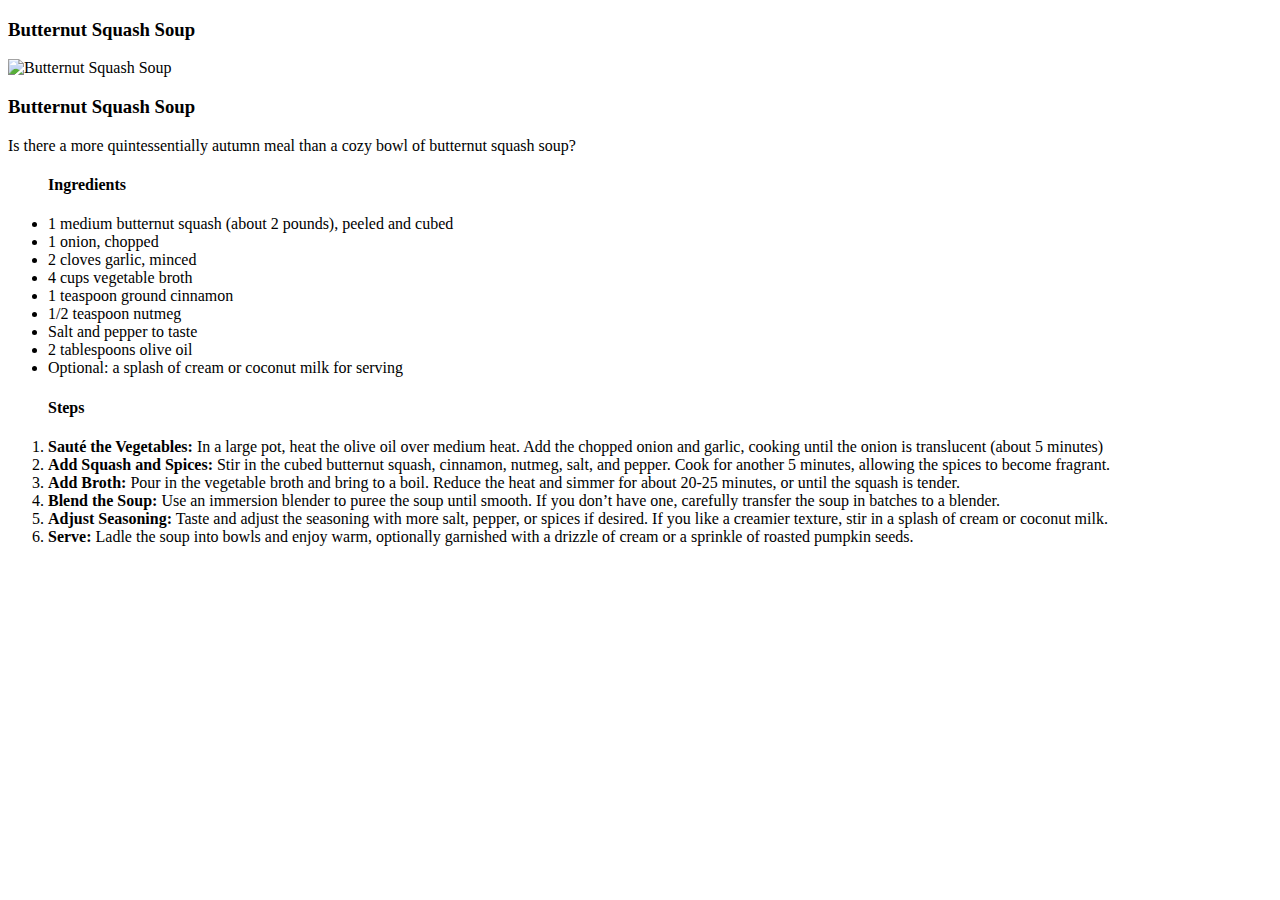
==== recipes/butternut.html @ 68280560 "Butternutsoup page basic layout" ====
<!DOCTYPE html>
<html lang="en">
<head>
    <meta charset="UTF-8">
    <meta name="viewport" content="width=device-width, initial-scale=1.0">
    <title>Butternut Squash Soup</title>
</head>
<body>
    <h3>Butternut Squash Soup</h3>
    <img src="../img/butternut-soup.jpg" alt="Butternut Squash Soup" height="600" width="500">
    <h3>Butternut Squash Soup</h3>
    <p>Is there a more quintessentially autumn meal than a cozy bowl of butternut squash soup?</p>
    <ul>
        <h4>Ingredients</h4>
        <li>1 medium butternut squash (about 2 pounds), peeled and cubed</li>
        <li>1 onion, chopped</li>
        <li>2 cloves garlic, minced</li>
        <li>4 cups vegetable broth</li>
        <li>1 teaspoon ground cinnamon</li>
        <li>1/2 teaspoon nutmeg</li>
        <li>Salt and pepper to taste</li>
        <li>2 tablespoons olive oil</li>
        <li>Optional: a splash of cream or coconut milk for serving</li>
    </ul>
    <ol>
        <h4>Steps</h4>
        <li><strong>Sauté the Vegetables:</strong> In a large pot, heat the olive oil over medium heat. Add the chopped onion and garlic,
             cooking until the onion is translucent (about 5 minutes)</li>
        <li>
            <strong>Add Squash and Spices:</strong> Stir in the cubed butternut squash, cinnamon, nutmeg, salt, and pepper. 
            Cook for another 5 minutes, allowing the spices to become fragrant.
        </li>
        <li>
            <strong>Add Broth:</strong> Pour in the vegetable broth and bring to a boil. 
            Reduce the heat and simmer for about 20-25 minutes, or until the squash is tender.
        </li>
        <li>
            <strong>Blend the Soup:</strong> Use an immersion blender to puree the soup until smooth.
             If you don’t have one, carefully transfer the soup in batches to a blender.
        </li>
        <li>
            <strong>Adjust Seasoning:</strong> Taste and adjust the seasoning with more salt,
            pepper, or spices if desired. If you like a creamier texture, stir in a splash of cream or coconut milk.
        </li>
        <li>
            <strong>Serve:</strong> Ladle the soup into bowls and enjoy warm, 
            optionally garnished with a drizzle of cream or a sprinkle of roasted pumpkin seeds.
        </li>
    </ol>
    
</body>
</html>
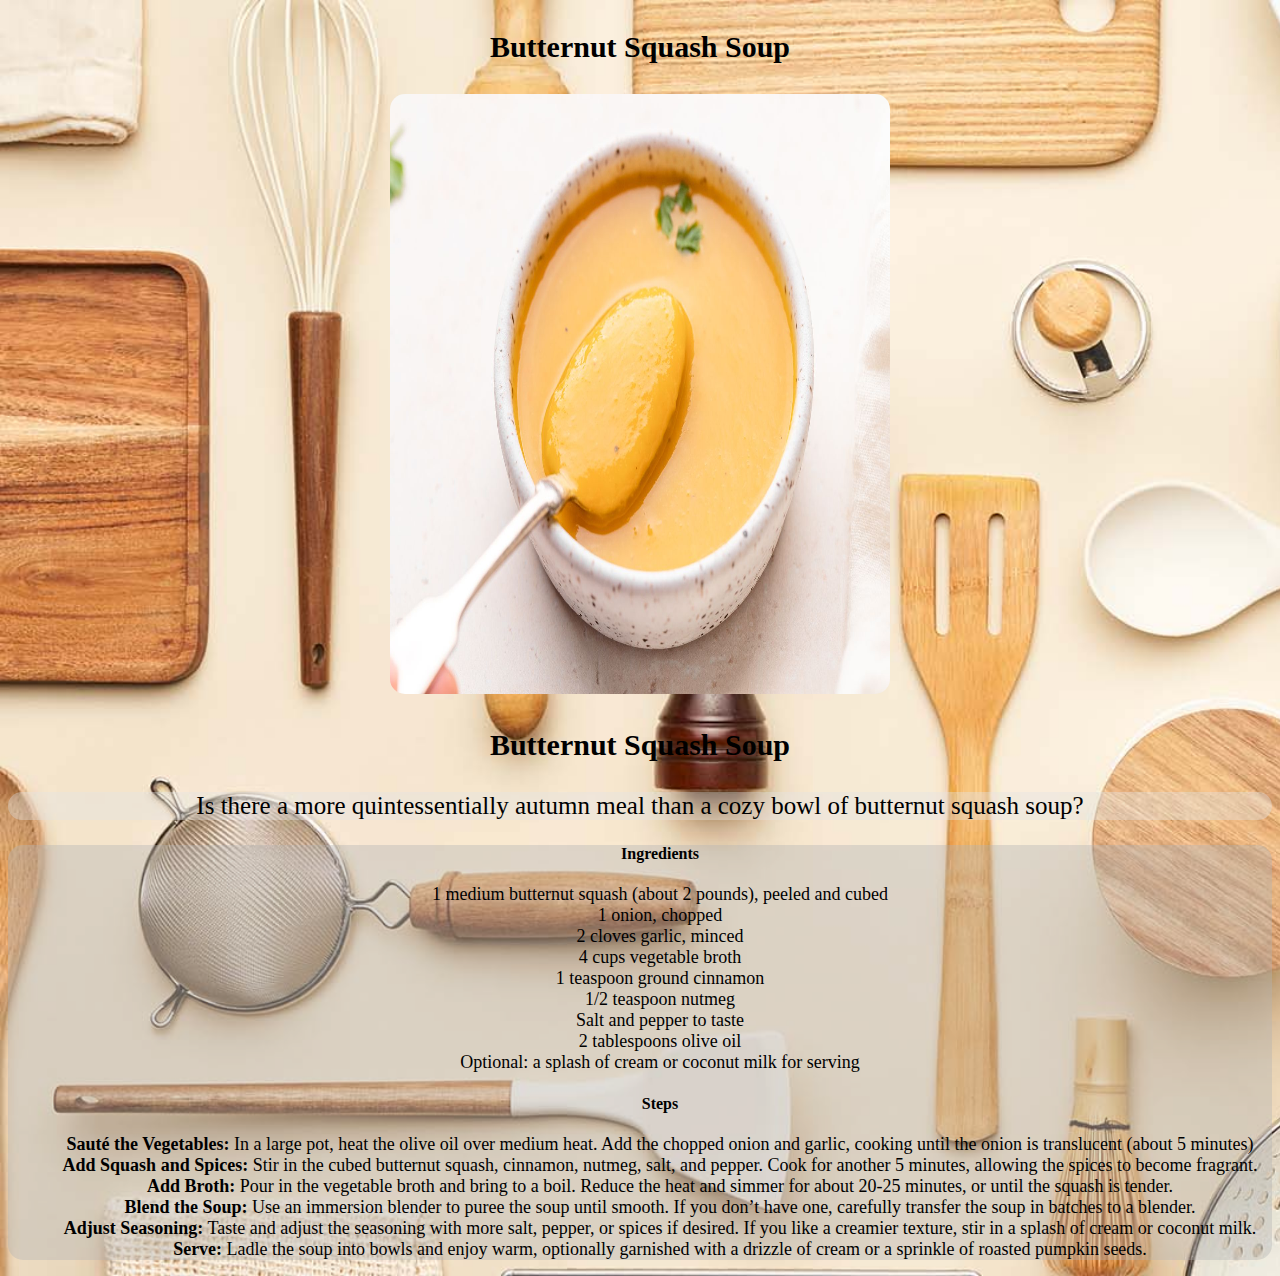
==== commit 34c040fb: "Added styles for each page" ====
--- a/recipes/butternut.html
+++ b/recipes/butternut.html
@@ -3,50 +3,52 @@
 <head>
     <meta charset="UTF-8">
     <meta name="viewport" content="width=device-width, initial-scale=1.0">
+    <link rel="stylesheet" href="../css/style.css">
     <title>Butternut Squash Soup</title>
 </head>
 <body>
     <h3>Butternut Squash Soup</h3>
     <img src="../img/butternut-soup.jpg" alt="Butternut Squash Soup" height="600" width="500">
     <h3>Butternut Squash Soup</h3>
-    <p>Is there a more quintessentially autumn meal than a cozy bowl of butternut squash soup?</p>
-    <ul>
-        <h4>Ingredients</h4>
-        <li>1 medium butternut squash (about 2 pounds), peeled and cubed</li>
-        <li>1 onion, chopped</li>
-        <li>2 cloves garlic, minced</li>
-        <li>4 cups vegetable broth</li>
-        <li>1 teaspoon ground cinnamon</li>
-        <li>1/2 teaspoon nutmeg</li>
-        <li>Salt and pepper to taste</li>
-        <li>2 tablespoons olive oil</li>
-        <li>Optional: a splash of cream or coconut milk for serving</li>
-    </ul>
-    <ol>
-        <h4>Steps</h4>
-        <li><strong>Sauté the Vegetables:</strong> In a large pot, heat the olive oil over medium heat. Add the chopped onion and garlic,
-             cooking until the onion is translucent (about 5 minutes)</li>
-        <li>
-            <strong>Add Squash and Spices:</strong> Stir in the cubed butternut squash, cinnamon, nutmeg, salt, and pepper. 
-            Cook for another 5 minutes, allowing the spices to become fragrant.
-        </li>
-        <li>
-            <strong>Add Broth:</strong> Pour in the vegetable broth and bring to a boil. 
-            Reduce the heat and simmer for about 20-25 minutes, or until the squash is tender.
-        </li>
-        <li>
-            <strong>Blend the Soup:</strong> Use an immersion blender to puree the soup until smooth.
-             If you don’t have one, carefully transfer the soup in batches to a blender.
-        </li>
-        <li>
-            <strong>Adjust Seasoning:</strong> Taste and adjust the seasoning with more salt,
-            pepper, or spices if desired. If you like a creamier texture, stir in a splash of cream or coconut milk.
-        </li>
-        <li>
-            <strong>Serve:</strong> Ladle the soup into bowls and enjoy warm, 
-            optionally garnished with a drizzle of cream or a sprinkle of roasted pumpkin seeds.
-        </li>
-    </ol>
-    
+    <p class="intro">Is there a more quintessentially autumn meal than a cozy bowl of butternut squash soup?</p>
+    <div class="container">
+        <ul>
+            <h4>Ingredients</h4>
+            <li>1 medium butternut squash (about 2 pounds), peeled and cubed</li>
+            <li>1 onion, chopped</li>
+            <li>2 cloves garlic, minced</li>
+            <li>4 cups vegetable broth</li>
+            <li>1 teaspoon ground cinnamon</li>
+            <li>1/2 teaspoon nutmeg</li>
+            <li>Salt and pepper to taste</li>
+            <li>2 tablespoons olive oil</li>
+            <li>Optional: a splash of cream or coconut milk for serving</li>
+        </ul>
+        <ol>
+            <h4>Steps</h4>
+            <li><strong>Sauté the Vegetables:</strong> In a large pot, heat the olive oil over medium heat. Add the chopped onion and garlic,
+                cooking until the onion is translucent (about 5 minutes)</li>
+            <li>
+                <strong>Add Squash and Spices:</strong> Stir in the cubed butternut squash, cinnamon, nutmeg, salt, and pepper. 
+                Cook for another 5 minutes, allowing the spices to become fragrant.
+            </li>
+            <li>
+                <strong>Add Broth:</strong> Pour in the vegetable broth and bring to a boil. 
+                Reduce the heat and simmer for about 20-25 minutes, or until the squash is tender.
+            </li>
+            <li>
+                <strong>Blend the Soup:</strong> Use an immersion blender to puree the soup until smooth.
+                If you don’t have one, carefully transfer the soup in batches to a blender.
+            </li>
+            <li>
+                <strong>Adjust Seasoning:</strong> Taste and adjust the seasoning with more salt,
+                pepper, or spices if desired. If you like a creamier texture, stir in a splash of cream or coconut milk.
+            </li>
+            <li>
+                <strong>Serve:</strong> Ladle the soup into bowls and enjoy warm, 
+                optionally garnished with a drizzle of cream or a sprinkle of roasted pumpkin seeds.
+            </li>
+        </ol>
+</div>
 </body>
 </html>--- a/css/style.css
+++ b/css/style.css
@@ -0,0 +1,44 @@
+*{
+    text-align: center;
+}
+
+h3 {
+    font-size: 30px;
+}
+
+img{
+    border-radius: 15px;
+}
+
+body{
+    background-image: url("../img/background.jpg");
+    background-size: cover;
+}
+
+.container{
+    background-color: hsla(0, 0%, 71%, 0.4);
+    border-radius: 15px;
+    
+}
+
+p {
+    background-color: hsla(0, 0%, 89%, 0.4);
+    border-radius: 15px;
+    
+}
+
+.intro{
+    font-size: 25px;
+
+}
+
+li {
+    list-style: none;
+    font-size: 18px;
+}
+
+a {
+    font-size: 22px;
+    text-decoration: none;
+    font-style: oblique;
+}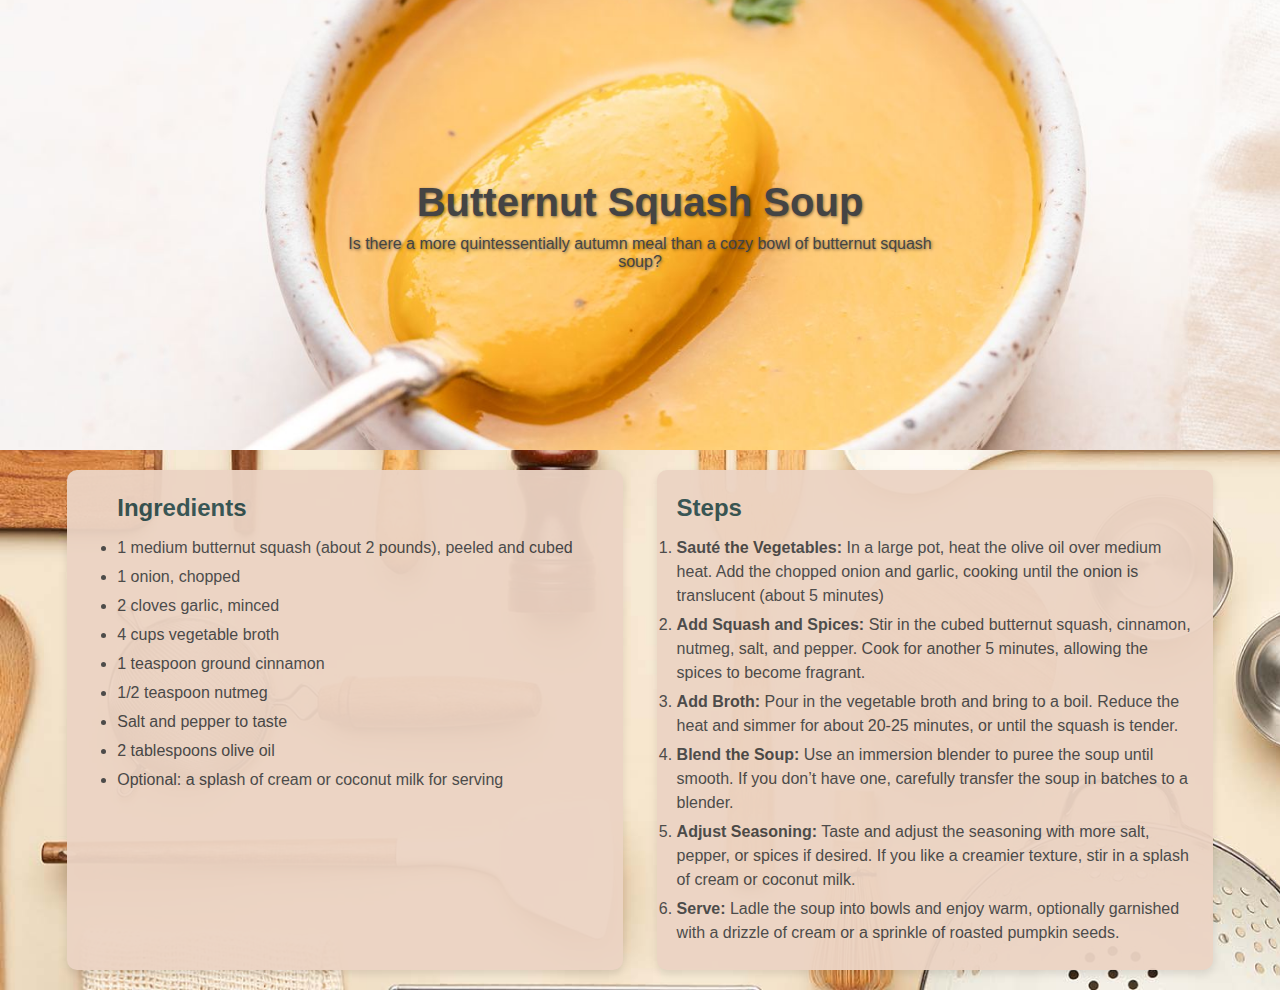
==== commit 83d2c153: "CSS changes" ====
--- a/recipes/butternut.html
+++ b/recipes/butternut.html
@@ -3,16 +3,19 @@
 <head>
     <meta charset="UTF-8">
     <meta name="viewport" content="width=device-width, initial-scale=1.0">
-    <link rel="stylesheet" href="../css/style.css">
+    <link rel="stylesheet" href="../css/recipes_butternut.css">
     <title>Butternut Squash Soup</title>
 </head>
 <body>
-    <h3>Butternut Squash Soup</h3>
-    <img src="../img/butternut-soup.jpg" alt="Butternut Squash Soup" height="600" width="500">
-    <h3>Butternut Squash Soup</h3>
-    <p class="intro">Is there a more quintessentially autumn meal than a cozy bowl of butternut squash soup?</p>
+    <div class="header">
+        <h1>Butternut Squash Soup</h1>
+        <p class="intro">Is there a more quintessentially autumn meal than a cozy bowl of butternut squash soup?</p>
+    </div>
+
     <div class="container">
-        <ul>
+        <div class="container ingredients">
+
+        <ul class="link-list">
             <h4>Ingredients</h4>
             <li>1 medium butternut squash (about 2 pounds), peeled and cubed</li>
             <li>1 onion, chopped</li>
@@ -24,6 +27,8 @@
             <li>2 tablespoons olive oil</li>
             <li>Optional: a splash of cream or coconut milk for serving</li>
         </ul>
+    </div>
+    <div class="container steps">
         <ol>
             <h4>Steps</h4>
             <li><strong>Sauté the Vegetables:</strong> In a large pot, heat the olive oil over medium heat. Add the chopped onion and garlic,
@@ -49,6 +54,7 @@
                 optionally garnished with a drizzle of cream or a sprinkle of roasted pumpkin seeds.
             </li>
         </ol>
+    </div>
 </div>
 </body>
 </html>--- a/css/recipes_butternut.css
+++ b/css/recipes_butternut.css
@@ -0,0 +1,94 @@
+/* Style for the entire document */
+* {
+    margin: 0;
+    padding: 0;
+    box-sizing: border-box;
+    font-family: Arial, sans-serif;
+}
+
+/* General layout styles */
+body {
+    display: flex;
+    flex-direction: column;
+    align-items: center;
+    color: #333;
+    background-color: #f7f7f7;
+    background-image: url("../img/background.jpg");
+    background-size: cover;
+}
+
+/* Header styling */
+.header {
+    width: 100%;
+    height: 50vh;
+    background-image: url('../img/butternut-soup.jpg');
+    background-size: cover;
+    background-position: center;
+    color: #444;
+    text-align: center;
+    padding: 20px;
+    display: flex;
+    flex-direction: column;
+    align-items: center;
+    justify-content: center;
+}
+
+.header h1 {
+    font-size: 2.5rem;
+    color: #444;
+    text-shadow: 1px 1px 3px rgba(0, 0, 0, 0.5);
+}
+
+
+.header .intro {
+    font-size: 1rem;
+    color: #444;
+    max-width: 600px;
+    text-align: center;
+    margin-top: 10px;
+    text-shadow: 1px 1px 3px rgba(0, 0, 0, 0.5);
+}
+
+/* Container for ingredients and steps */
+.container {
+    display: flex;
+    width: 100%;
+    max-width: 1200px;
+    padding: 20px;
+    justify-content: space-around;
+    gap: 20px;
+    flex-wrap: wrap;
+    
+}
+
+/* Ingredients section */
+.container.ingredients, .container.steps {
+    width: 48%; /* Both take up half of the remaining space */
+    background-color: #ecd4c4;
+    opacity: 95%;
+    padding: 20px;
+    border-radius: 10px;
+    box-shadow: 0px 4px 8px rgba(0, 0, 0, 0.1);
+}
+
+.container.ingredients h4, .container.steps h4 {
+    font-size: 1.5rem;
+    color: #2f4f4f;
+    margin-bottom: 10px;
+}
+
+.link-list, ol {
+    font-size: 1rem;
+    line-height: 1.5;
+    color: #444;
+}
+
+.link-list ul {
+    list-style-type: disc;
+    margin-left: 20px;
+}
+
+.link-list li, .steps li {
+    margin-bottom: 5px;
+}
+
